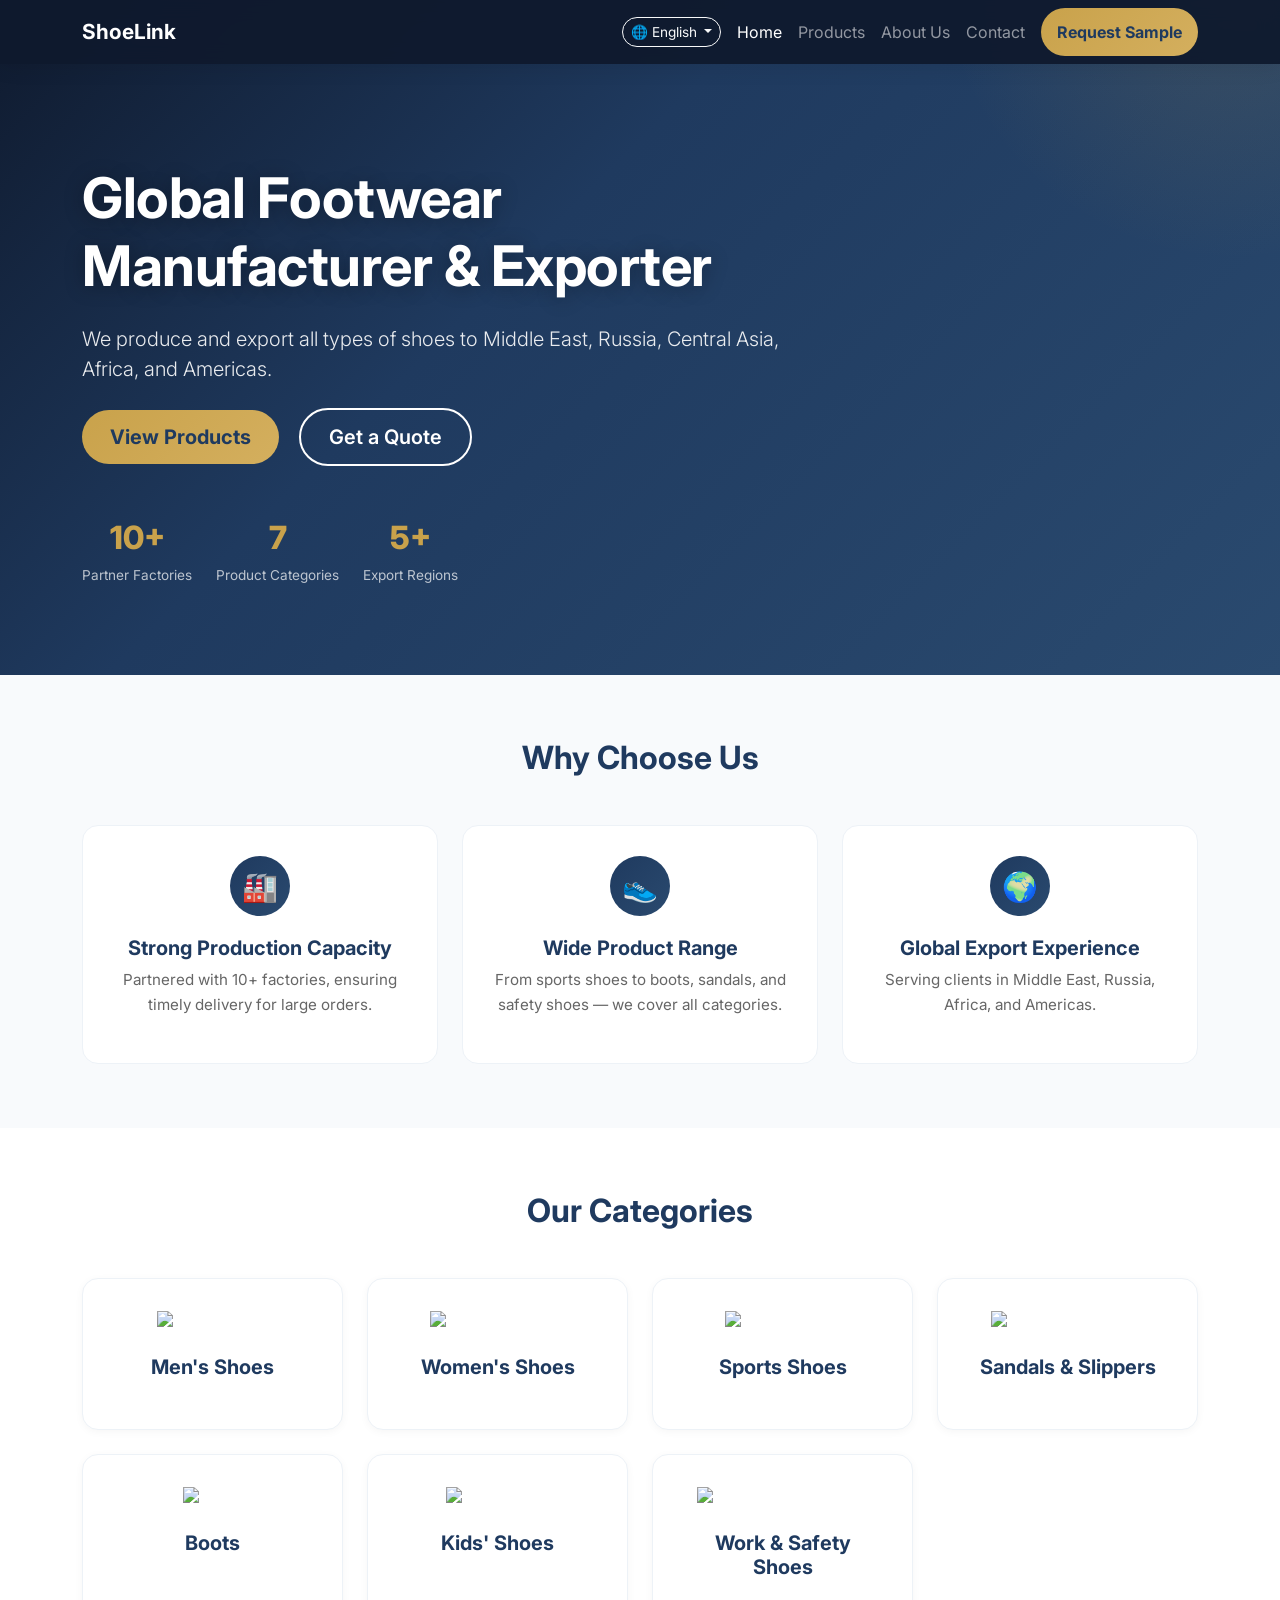
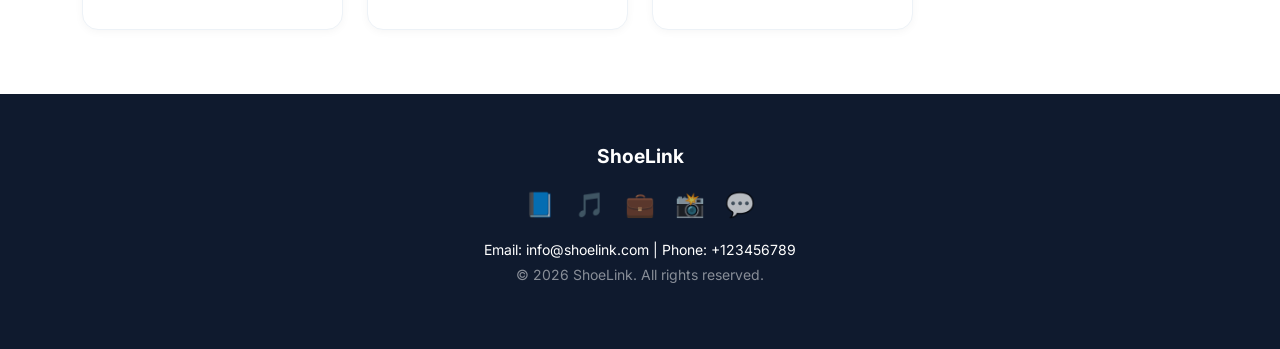
==== index.html @ f6021284 "Implement language translation feature Added language translation dropdown and functions." ====
<!DOCTYPE html>
<html lang="en">
<head>
    <meta charset="UTF-8">
    <meta name="viewport" content="width=device-width, initial-scale=1.0">
    <title>ShoeLink - Global Footwear Supplier</title>
    <meta name="description" content="ShoeLink is a professional footwear manufacturer and exporter.">
    <link href="https://cdn.jsdelivr.net/npm/bootstrap@5.3.3/dist/css/bootstrap.min.css" rel="stylesheet">
    <link href="https://fonts.googleapis.com/css2?family=Inter:wght@300;400;600;700;800&display=swap" rel="stylesheet">
    <link rel="stylesheet" href="css/style.css">
    <script async src="https://www.googletagmanager.com/gtag/js?id=G-6RG4R8ZM6Q"></script>
    <script>
      window.dataLayer = window.dataLayer || [];
      function gtag(){dataLayer.push(arguments);}
      gtag('js', new Date());
      gtag('config', 'G-6RG4R8ZM6Q');
    </script>
    <style>
        body { font-family: 'Inter', sans-serif; color: #2d3748; }
        .navbar-custom { background: rgba(15,26,46,0.95); backdrop-filter: blur(10px); box-shadow: 0 2px 20px rgba(0,0,0,0.1); }
        .hero { background: linear-gradient(135deg, #0f1a2e, #1F3A5F 40%, #2a4a6f); position: relative; overflow: hidden; }
        .hero::before { content: ''; position: absolute; top: -50%; right: -20%; width: 600px; height: 600px; background: radial-gradient(circle, rgba(201,162,75,0.15), transparent 70%); border-radius: 50%; }
        .hero h1 { letter-spacing: -0.5px; text-shadow: 0 2px 20px rgba(0,0,0,0.3); }
        .btn-gold { background: linear-gradient(135deg, #C9A24B, #d4af5e); border: none; color: #1F3A5F; font-weight: 700; padding: 12px 28px; border-radius: 30px; transition: all 0.3s; }
        .btn-gold:hover { transform: translateY(-2px); box-shadow: 0 6px 25px rgba(201,162,75,0.5); }
        .btn-outline-white { border: 2px solid white; color: white; font-weight: 600; padding: 12px 28px; border-radius: 30px; transition: all 0.3s; }
        .btn-outline-white:hover { background: rgba(255,255,255,0.1); transform: translateY(-2px); }
        .hero-stat-number { font-size: 2rem; font-weight: 800; color: #C9A24B; display: block; }
        .hero-stat-label { font-size: 0.85rem; color: rgba(255,255,255,0.7); }
        .why-card { background: white; border-radius: 16px; padding: 30px 25px; height: 100%; transition: all 0.4s; border: 1px solid #edf2f7; cursor: pointer; text-decoration: none; display: block; }
        .why-card:hover { transform: translateY(-8px); box-shadow: 0 15px 40px rgba(31,58,95,0.12); }
        .why-icon { width: 60px; height: 60px; background: linear-gradient(135deg, #1F3A5F, #2a4a6f); border-radius: 50%; display: flex; align-items: center; justify-content: center; margin: 0 auto 20px; font-size: 1.8rem; }
        .why-card h5 { color: #1F3A5F; font-weight: 700; }
        .why-card p { color: #666; font-size: 0.95rem; line-height: 1.6; }
        .category-card { background: white; border-radius: 16px; overflow: hidden; transition: all 0.4s; border: 1px solid #edf2f7; box-shadow: 0 2px 8px rgba(0,0,0,0.04); text-decoration: none; display: block; }
        .category-card:hover { transform: translateY(-8px); box-shadow: 0 20px 50px rgba(31,58,95,0.15); }
        .category-card img { width: 100%; height: 200px; object-fit: cover; }
        .category-card-body { padding: 20px; text-align: center; }
        .category-card-body h5 { color: #1F3A5F; font-weight: 700; }
        .footer-custom { background: #0f1a2e; }
        .footer-social a { color: rgba(255,255,255,0.7); text-decoration: none; margin: 0 10px; font-size: 1.5rem; transition: color 0.3s; }
        .footer-social a:hover { color: #C9A24B; }
    </style>
</head>
<body>

    <!-- 导航栏 -->
    <nav class="navbar navbar-expand-lg navbar-dark fixed-top navbar-custom">
        <div class="container">
            <a class="navbar-brand fw-bold" href="index.html" style="font-size:1.3rem;">ShoeLink</a>
            <button class="navbar-toggler" type="button" data-bs-toggle="collapse" data-bs-target="#navbarNav">
                <span class="navbar-toggler-icon"></span>
            </button>
            <div class="collapse navbar-collapse" id="navbarNav">
                <ul class="navbar-nav ms-auto align-items-lg-center">
                    <li class="nav-item dropdown me-2">
                        <button class="btn btn-outline-light btn-sm dropdown-toggle" type="button" data-bs-toggle="dropdown" aria-expanded="false" style="border-radius:20px; font-size:0.85rem;">
                            🌐 English
                        </button>
                        <ul class="dropdown-menu dropdown-menu-end">
                            <li><a class="dropdown-item" href="#" onclick="translatePage('ru'); return false;">Русский</a></li>
                            <li><a class="dropdown-item" href="#" onclick="translatePage('ar'); return false;">العربية</a></li>
                            <li><a class="dropdown-item" href="#" onclick="translatePage('es'); return false;">Español</a></li>
                            <li><a class="dropdown-item" href="#" onclick="translatePage('fr'); return false;">Français</a></li>
                            <li><a class="dropdown-item" href="#" onclick="translatePage('de'); return false;">Deutsch</a></li>
                            <li><a class="dropdown-item" href="#" onclick="translatePage('tr'); return false;">Türkçe</a></li>
                            <li><hr class="dropdown-divider"></li>
                            <li><a class="dropdown-item" href="#" onclick="resetTranslation(); return false;">English</a></li>
                        </ul>
                    </li>
                    <li class="nav-item"><a class="nav-link active" href="index.html">Home</a></li>
                    <li class="nav-item"><a class="nav-link" href="products.html">Products</a></li>
                    <li class="nav-item"><a class="nav-link" href="about.html">About Us</a></li>
                    <li class="nav-item"><a class="nav-link" href="contact.html">Contact</a></li>
                    <li class="nav-item ms-lg-2"><a class="nav-link btn btn-gold btn-sm px-3" href="sample-request.html">Request Sample</a></li>
                </ul>
            </div>
        </div>
    </nav>

    <!-- Hero -->
    <header class="hero d-flex align-items-center" style="min-height: 75vh; padding-top: 76px;">
        <div class="container">
            <div class="col-lg-8 text-white">
                <h1 class="display-4 fw-bold">Global Footwear Manufacturer & Exporter</h1>
                <p class="lead my-4" style="opacity:0.9;">We produce and export all types of shoes to Middle East, Russia, Central Asia, Africa, and Americas.</p>
                <div class="mt-4">
                    <a href="products.html" class="btn btn-gold btn-lg me-3">View Products</a>
                    <a href="contact.html" class="btn btn-outline-white btn-lg">Get a Quote</a>
                </div>
                <div class="d-flex gap-4 mt-5 flex-wrap" id="heroStats"></div>
            </div>
        </div>
    </header>

    <!-- Why Choose Us -->
    <section class="py-5" style="background:#f8fafc;">
        <div class="container py-3">
            <h2 class="text-center mb-5 fw-bold" style="color:#1F3A5F;">Why Choose Us</h2>
            <div class="row g-4" id="whyChooseUs"></div>
        </div>
    </section>

    <!-- Featured Categories -->
    <section class="py-5">
        <div class="container py-3">
            <h2 class="text-center mb-5 fw-bold" style="color:#1F3A5F;">Our Categories</h2>
            <div class="row g-4" id="featuredCategories"></div>
        </div>
    </section>

    <!-- 页脚 -->
    <footer class="footer-custom text-white py-5">
        <div class="container text-center">
            <p class="fw-bold mb-3" style="font-size:1.2rem;">ShoeLink</p>
            <div class="footer-social mb-3" id="footerSocial"></div>
            <p class="small mb-1" id="footerContact"></p>
            <p class="small opacity-50">© 2026 ShoeLink. All rights reserved.</p>
        </div>
    </footer>

    <script src="https://cdn.jsdelivr.net/npm/bootstrap@5.3.3/dist/js/bootstrap.bundle.min.js"></script>
    <script>
    function translatePage(langCode) {
        var currentUrl = window.location.href;
        var cleanUrl = currentUrl.split('?')[0].split('#')[0];
        var translateUrl = 'https://translate.google.com/translate?sl=en&tl=' + langCode + '&u=' + encodeURIComponent(cleanUrl);
        window.location.href = translateUrl;
    }
    function resetTranslation() {
        var cleanUrl = window.location.href.split('?')[0].split('#')[0];
        window.location.href = cleanUrl;
    }
    </script>
    <script>
    async function loadJSON(url) {
        try { const r = await fetch(url); return await r.json(); } catch(e) { return null; }
    }

    async function init() {
        const site = await loadJSON('_data/site.json') || {};
        const cats = await loadJSON('_data/categories.json') || { categories: [] };
        const prods = await loadJSON('_data/products.json') || [];

        // Hero stats
        const stats = site.heroStats || [];
        document.getElementById('heroStats').innerHTML = stats.map(s =>
            '<div class="text-center"><span class="hero-stat-number">' + s.number + '</span><span class="hero-stat-label">' + s.label + '</span></div>'
        ).join('');

        // Why Choose Us
        const why = site.whyChooseUs || [];
        document.getElementById('whyChooseUs').innerHTML = why.map(w =>
            '<div class="col-md-4"><a class="why-card text-center" href="about.html"><div class="why-icon">' + w.icon + '</div><h5>' + w.title + '</h5><p>' + w.description + '</p></a></div>'
        ).join('');

        // Categories
        const catList = cats.categories || cats;
        document.getElementById('featuredCategories').innerHTML = catList.map(c =>
            '<div class="col-md-3 col-sm-6"><a class="category-card" href="products.html?category=' + encodeURIComponent(c.name) + '"><img src="' + c.image + '" alt="' + c.name + '"><div class="category-card-body"><h5>' + c.name + '</h5></div></a></div>'
        ).join('');

        // Footer
        const social = site.socialLinks || {};
        const icons = {
            facebook: '📘',
            tiktok: '🎵',
            linkedin: '💼',
            instagram: '📸'
        };
        let socialHtml = '';
        for (const key in icons) {
            if (social[key] && social[key] !== '#') {
                socialHtml += '<a href="' + social[key] + '" target="_blank" title="' + key + '">' + icons[key] + '</a>';
            }
        }
        if (site.whatsapp) {
            socialHtml += '<a href="https://wa.me/' + site.whatsapp.replace(/[^0-9]/g,'') + '" target="_blank" title="WhatsApp">💬</a>';
        }
        document.getElementById('footerSocial').innerHTML = socialHtml;

        document.getElementById('footerContact').textContent = 'Email: ' + (site.contactEmail || '') + ' | Phone: ' + (site.phone || '');
    }

    document.addEventListener('DOMContentLoaded', init);
    </script>
</body>
</html>
---- css/style.css ----
/* 全局样式 */
body {
    font-family: 'Segoe UI', Tahoma, Geneva, Verdana, sans-serif;
    color: #333;
}
.navbar {
    box-shadow: 0 2px 10px rgba(0,0,0,0.1);
}
.hero {
    padding-top: 76px; /* 补偿固定导航栏 */
}
.card {
    transition: transform 0.3s;
}
.card:hover {
    transform: translateY(-5px);
}
.btn-warning {
    background-color: #C9A24B;
    border-color: #C9A24B;
    color: #1F3A5F;
}
.btn-warning:hover {
    background-color: #b8913d;
    border-color: #b8913d;
    color: #1F3A5F;
}
a {
    color: #1F3A5F;
}
footer a {
    text-decoration: none;
}
/* 产品卡片图片固定高度 */
.product-img {
    height: 250px;
    object-fit: cover;
    width: 100%;
}
/* 分类卡片样式 */
.category-card {
    background-color: #1F3A5F;
    color: white;
    border-radius: 8px;
    padding: 30px 20px;
    text-align: center;
    cursor: pointer;
    transition: all 0.3s;
    text-decoration: none;
    display: block;
    height: 100%;
}
.category-card:hover {
    background-color: #C9A24B;
    color: #1F3A5F;
    transform: translateY(-5px);
}
.category-card h5 {
    margin-bottom: 0;
    font-weight: bold;
}
/* 产品卡片 */
.product-card {
    border: none;
    border-radius: 8px;
    overflow: hidden;
    box-shadow: 0 2px 10px rgba(0,0,0,0.08);
    transition: all 0.3s;
    height: 100%;
}
.product-card:hover {
    transform: translateY(-5px);
    box-shadow: 0 5px 20px rgba(0,0,0,0.15);
}
.product-card .card-body {
    padding: 20px;
}
/* 表单样式 */
.form-control:focus {
    border-color: #C9A24B;
    box-shadow: 0 0 0 0.2rem rgba(201, 162, 75, 0.25);
}
/* 响应式调整 */
@media (max-width: 768px) {
    .hero {
        min-height: 60vh !important;
    }
    .display-4 {
        font-size: 2rem;
    }
}
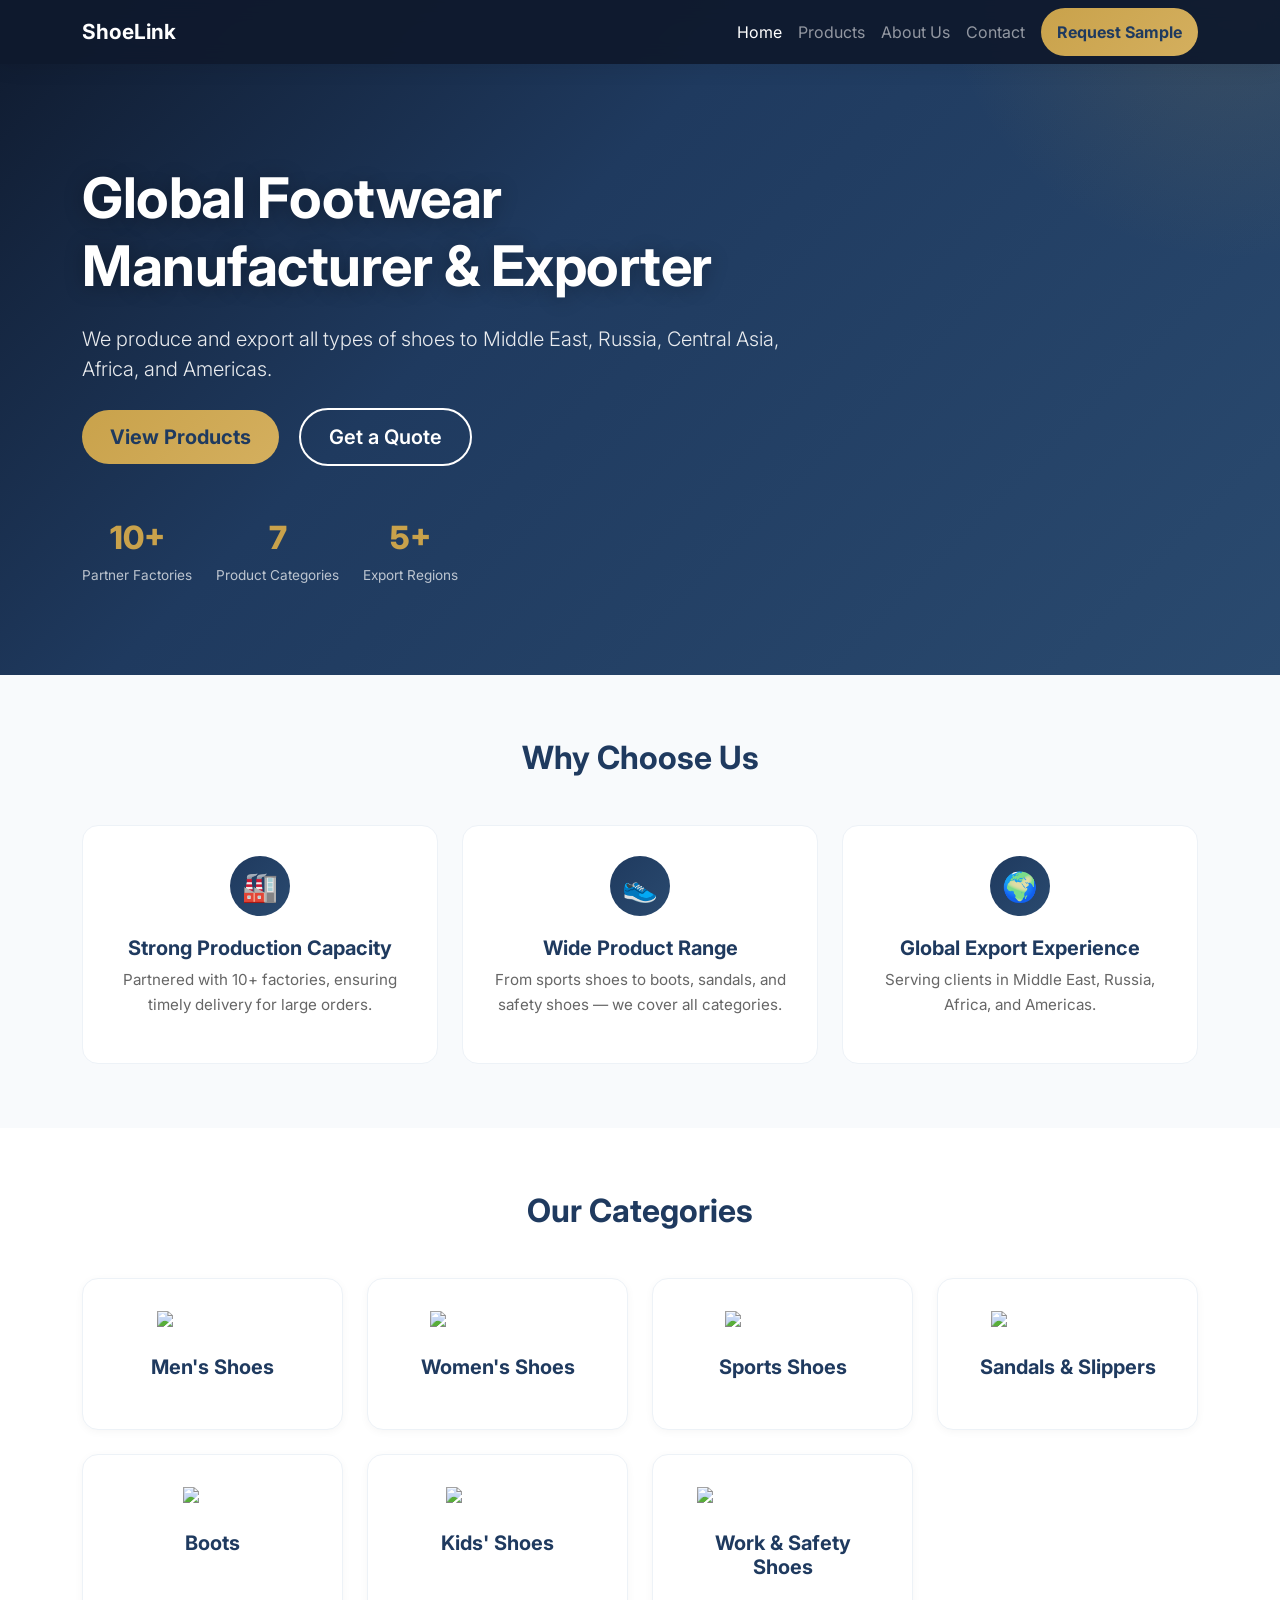
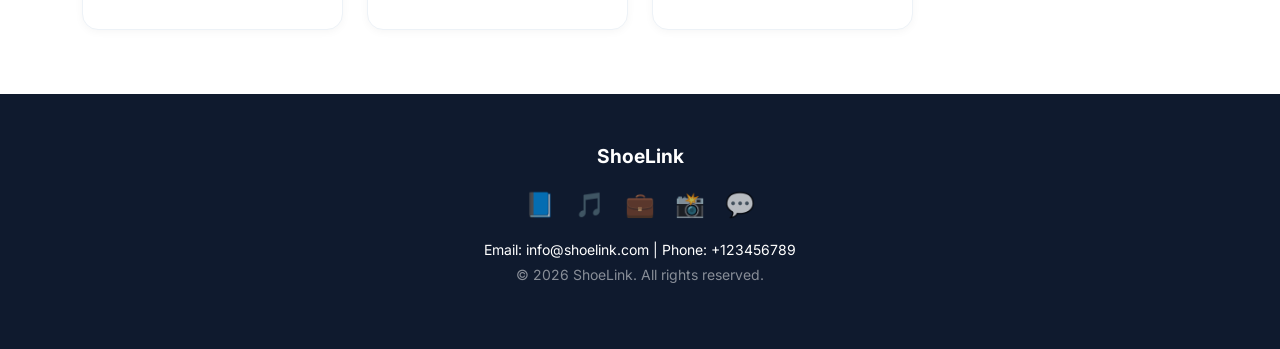
==== commit c785d5e3: "Remove language translation dropdown and functions" ====
--- a/index.html
+++ b/index.html
@@ -53,21 +53,6 @@
             </button>
             <div class="collapse navbar-collapse" id="navbarNav">
                 <ul class="navbar-nav ms-auto align-items-lg-center">
-                    <li class="nav-item dropdown me-2">
-                        <button class="btn btn-outline-light btn-sm dropdown-toggle" type="button" data-bs-toggle="dropdown" aria-expanded="false" style="border-radius:20px; font-size:0.85rem;">
-                            🌐 English
-                        </button>
-                        <ul class="dropdown-menu dropdown-menu-end">
-                            <li><a class="dropdown-item" href="#" onclick="translatePage('ru'); return false;">Русский</a></li>
-                            <li><a class="dropdown-item" href="#" onclick="translatePage('ar'); return false;">العربية</a></li>
-                            <li><a class="dropdown-item" href="#" onclick="translatePage('es'); return false;">Español</a></li>
-                            <li><a class="dropdown-item" href="#" onclick="translatePage('fr'); return false;">Français</a></li>
-                            <li><a class="dropdown-item" href="#" onclick="translatePage('de'); return false;">Deutsch</a></li>
-                            <li><a class="dropdown-item" href="#" onclick="translatePage('tr'); return false;">Türkçe</a></li>
-                            <li><hr class="dropdown-divider"></li>
-                            <li><a class="dropdown-item" href="#" onclick="resetTranslation(); return false;">English</a></li>
-                        </ul>
-                    </li>
                     <li class="nav-item"><a class="nav-link active" href="index.html">Home</a></li>
                     <li class="nav-item"><a class="nav-link" href="products.html">Products</a></li>
                     <li class="nav-item"><a class="nav-link" href="about.html">About Us</a></li>
@@ -120,18 +105,6 @@
     </footer>
 
     <script src="https://cdn.jsdelivr.net/npm/bootstrap@5.3.3/dist/js/bootstrap.bundle.min.js"></script>
-    <script>
-    function translatePage(langCode) {
-        var currentUrl = window.location.href;
-        var cleanUrl = currentUrl.split('?')[0].split('#')[0];
-        var translateUrl = 'https://translate.google.com/translate?sl=en&tl=' + langCode + '&u=' + encodeURIComponent(cleanUrl);
-        window.location.href = translateUrl;
-    }
-    function resetTranslation() {
-        var cleanUrl = window.location.href.split('?')[0].split('#')[0];
-        window.location.href = cleanUrl;
-    }
-    </script>
     <script>
     async function loadJSON(url) {
         try { const r = await fetch(url); return await r.json(); } catch(e) { return null; }
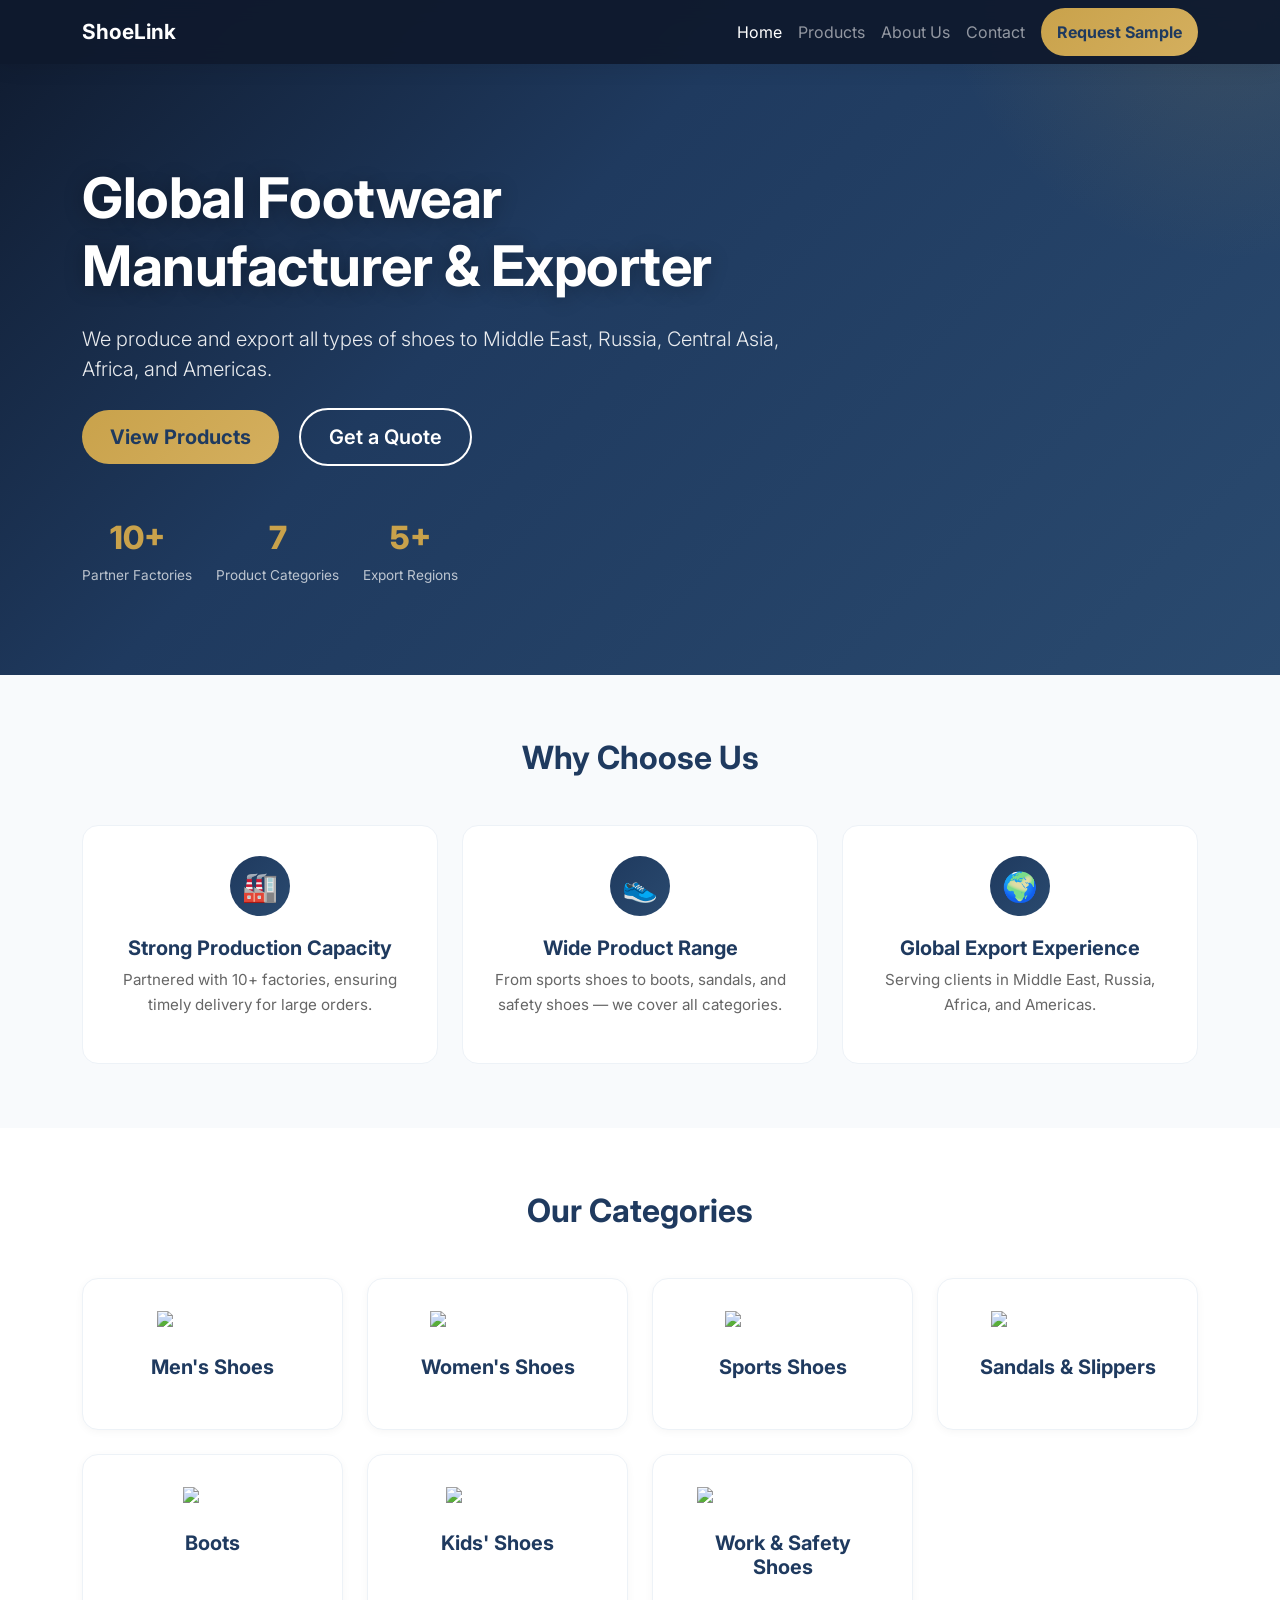
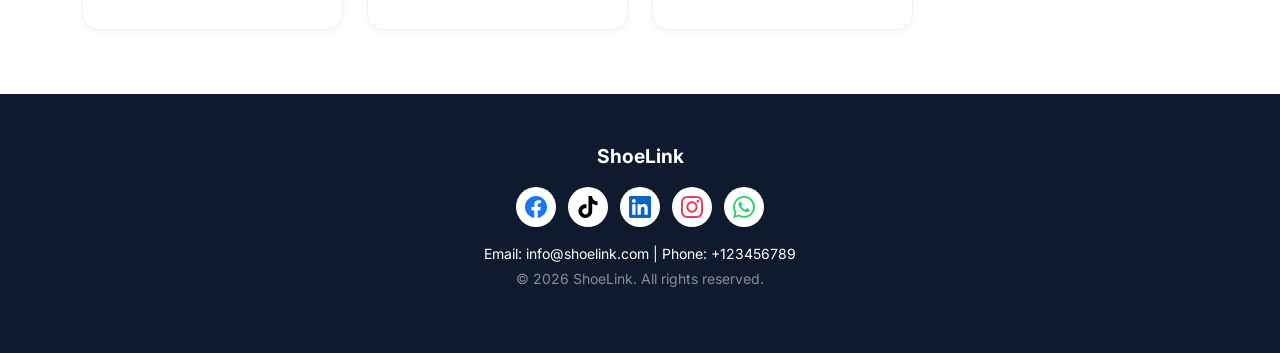
==== commit 7028aa94: "Refactor init function and social icons handling" ====
--- a/index.html
+++ b/index.html
@@ -106,56 +106,60 @@
 
     <script src="https://cdn.jsdelivr.net/npm/bootstrap@5.3.3/dist/js/bootstrap.bundle.min.js"></script>
     <script>
-    async function loadJSON(url) {
-        try { const r = await fetch(url); return await r.json(); } catch(e) { return null; }
-    }
-
-    async function init() {
-        const site = await loadJSON('_data/site.json') || {};
-        const cats = await loadJSON('_data/categories.json') || { categories: [] };
-        const prods = await loadJSON('_data/products.json') || [];
-
-        // Hero stats
-        const stats = site.heroStats || [];
-        document.getElementById('heroStats').innerHTML = stats.map(s =>
-            '<div class="text-center"><span class="hero-stat-number">' + s.number + '</span><span class="hero-stat-label">' + s.label + '</span></div>'
-        ).join('');
-
-        // Why Choose Us
-        const why = site.whyChooseUs || [];
-        document.getElementById('whyChooseUs').innerHTML = why.map(w =>
-            '<div class="col-md-4"><a class="why-card text-center" href="about.html"><div class="why-icon">' + w.icon + '</div><h5>' + w.title + '</h5><p>' + w.description + '</p></a></div>'
-        ).join('');
-
-        // Categories
-        const catList = cats.categories || cats;
-        document.getElementById('featuredCategories').innerHTML = catList.map(c =>
-            '<div class="col-md-3 col-sm-6"><a class="category-card" href="products.html?category=' + encodeURIComponent(c.name) + '"><img src="' + c.image + '" alt="' + c.name + '"><div class="category-card-body"><h5>' + c.name + '</h5></div></a></div>'
-        ).join('');
-
-        // Footer
-        const social = site.socialLinks || {};
-        const icons = {
-            facebook: '📘',
-            tiktok: '🎵',
-            linkedin: '💼',
-            instagram: '📸'
-        };
-        let socialHtml = '';
-        for (const key in icons) {
-            if (social[key] && social[key] !== '#') {
-                socialHtml += '<a href="' + social[key] + '" target="_blank" title="' + key + '">' + icons[key] + '</a>';
+        async function loadJSON(url) {
+            try { const r = await fetch(url); return await r.json(); } catch(e) { return null; }
+        }
+    
+        async function init() {
+            const site = await loadJSON('_data/site.json') || {};
+            const cats = await loadJSON('_data/categories.json') || { categories: [] };
+            const prods = await loadJSON('_data/products.json') || [];
+    
+            // Hero stats
+            const stats = site.heroStats || [];
+            document.getElementById('heroStats').innerHTML = stats.map(s =>
+                '<div class="text-center"><span class="hero-stat-number">' + s.number + '</span><span class="hero-stat-label">' + s.label + '</span></div>'
+            ).join('');
+    
+            // Why Choose Us
+            const why = site.whyChooseUs || [];
+            document.getElementById('whyChooseUs').innerHTML = why.map(w =>
+                '<div class="col-md-4"><a class="why-card text-center" href="about.html"><div class="why-icon">' + w.icon + '</div><h5>' + w.title + '</h5><p>' + w.description + '</p></a></div>'
+            ).join('');
+    
+            // Categories
+            const catList = cats.categories || cats;
+            document.getElementById('featuredCategories').innerHTML = catList.map(c =>
+                '<div class="col-md-3 col-sm-6"><a class="category-card" href="products.html?category=' + encodeURIComponent(c.name) + '"><img src="' + c.image + '" alt="' + c.name + '"><div class="category-card-body"><h5>' + c.name + '</h5></div></a></div>'
+            ).join('');
+    
+            // Footer - 专业SVG品牌图标
+            const social = site.socialLinks || {};
+            const svgIcons = {
+                facebook: '<svg xmlns="http://www.w3.org/2000/svg" width="22" height="22" viewBox="0 0 24 24" fill="#1877F2"><path d="M24 12.073c0-6.627-5.373-12-12-12s-12 5.373-12 12c0 5.99 4.388 10.954 10.125 11.854v-8.385H7.078v-3.47h3.047V9.43c0-3.007 1.792-4.669 4.533-4.669 1.312 0 2.686.235 2.686.235v2.953H15.83c-1.491 0-1.956.925-1.956 1.874v2.25h3.328l-.532 3.47h-2.796v8.385C19.612 23.027 24 18.062 24 12.073z"/></svg>',
+                tiktok: '<svg xmlns="http://www.w3.org/2000/svg" width="22" height="22" viewBox="0 0 24 24" fill="#000000"><path d="M12.525.02c1.31-.02 2.61-.01 3.91-.02.08 1.53.63 3.09 1.75 4.17 1.12 1.11 2.7 1.62 4.24 1.79v4.03c-1.44-.05-2.89-.35-4.2-.97-.57-.26-1.1-.59-1.62-.93-.01 2.92.01 5.84-.02 8.75-.08 1.4-.54 2.79-1.35 3.94-1.31 1.92-3.58 3.17-5.91 3.21-1.43.08-2.86-.31-4.08-1.03-2.02-1.19-3.44-3.37-3.65-5.71-.02-.5-.03-1-.01-1.49.18-1.9 1.12-3.72 2.58-4.96 1.66-1.44 3.98-2.13 6.15-1.72.02 1.48-.04 2.96-.04 4.44-.99-.32-2.15-.23-3.02.37-.63.41-1.11 1.04-1.36 1.75-.21.51-.15 1.07-.14 1.61.24 1.64 1.82 3.02 3.5 2.87 1.12-.01 2.19-.66 2.77-1.61.19-.33.4-.67.41-1.06.1-1.79.06-3.57.07-5.36.01-4.03-.01-8.05.02-12.07z"/></svg>',
+                linkedin: '<svg xmlns="http://www.w3.org/2000/svg" width="22" height="22" viewBox="0 0 24 24" fill="#0A66C2"><path d="M20.447 20.452h-3.554v-5.569c0-1.328-.027-3.037-1.852-3.037-1.853 0-2.136 1.445-2.136 2.939v5.667H9.351V9h3.414v1.561h.046c.477-.9 1.637-1.85 3.37-1.85 3.601 0 4.267 2.37 4.267 5.455v6.286zM5.337 7.433c-1.144 0-2.063-.926-2.063-2.065 0-1.138.92-2.063 2.063-2.063 1.14 0 2.064.925 2.064 2.063 0 1.139-.925 2.065-2.064 2.065zm1.782 13.019H3.555V9h3.564v11.452zM22.225 0H1.771C.792 0 0 .774 0 1.729v20.542C0 23.227.792 24 1.771 24h20.451C23.2 24 24 23.227 24 22.271V1.729C24 .774 23.2 0 22.222 0h.003z"/></svg>',
+                instagram: '<svg xmlns="http://www.w3.org/2000/svg" width="22" height="22" viewBox="0 0 24 24" fill="#E4405F"><path d="M12 2.163c3.204 0 3.584.012 4.85.07 3.252.148 4.771 1.691 4.919 4.919.058 1.265.069 1.645.069 4.849 0 3.205-.012 3.584-.069 4.849-.149 3.225-1.664 4.771-4.919 4.919-1.266.058-1.644.07-4.85.07-3.204 0-3.584-.012-4.849-.07-3.26-.149-4.771-1.699-4.919-4.92-.058-1.265-.07-1.644-.07-4.849 0-3.204.013-3.583.07-4.849.149-3.227 1.664-4.771 4.919-4.919 1.266-.057 1.645-.069 4.849-.069zm0-2.163c-3.259 0-3.667.014-4.947.072-4.358.2-6.78 2.618-6.98 6.98-.059 1.281-.073 1.689-.073 4.948 0 3.259.014 3.668.072 4.948.2 4.358 2.618 6.78 6.98 6.98 1.281.058 1.689.072 4.948.072 3.259 0 3.668-.014 4.948-.072 4.354-.2 6.782-2.618 6.979-6.98.059-1.28.073-1.689.073-4.948 0-3.259-.014-3.667-.072-4.947-.196-4.354-2.617-6.78-6.979-6.98-1.281-.059-1.69-.073-4.949-.073zm0 5.838c-3.403 0-6.162 2.759-6.162 6.162s2.759 6.163 6.162 6.163 6.162-2.759 6.162-6.163c0-3.403-2.759-6.162-6.162-6.162zm0 10.162c-2.209 0-4-1.79-4-4 0-2.209 1.791-4 4-4s4 1.791 4 4c0 2.21-1.791 4-4 4zm6.406-11.845c-.796 0-1.441.645-1.441 1.44s.645 1.44 1.441 1.44c.795 0 1.439-.645 1.439-1.44s-.644-1.44-1.439-1.44z"/></svg>',
+                whatsapp: '<svg xmlns="http://www.w3.org/2000/svg" width="22" height="22" viewBox="0 0 24 24" fill="#25D366"><path d="M17.472 14.382c-.297-.149-1.758-.867-2.03-.967-.273-.099-.471-.148-.67.15-.197.297-.767.966-.94 1.164-.173.199-.347.223-.644.075-.297-.15-1.255-.463-2.39-1.475-.883-.788-1.48-1.761-1.653-2.059-.173-.297-.018-.458.13-.606.134-.133.298-.347.446-.52.149-.174.198-.298.298-.497.099-.198.05-.371-.025-.52-.075-.149-.669-1.612-.916-2.207-.242-.579-.487-.5-.669-.51-.173-.008-.371-.01-.57-.01-.198 0-.52.074-.792.372-.272.297-1.04 1.016-1.04 2.479 0 1.462 1.065 2.875 1.213 3.074.149.198 2.096 3.2 5.077 4.487.709.306 1.262.489 1.694.625.712.227 1.36.195 1.871.118.571-.085 1.758-.719 2.006-1.413.248-.694.248-1.289.173-1.413-.074-.124-.272-.198-.57-.347m-5.421 7.403h-.004a9.87 9.87 0 01-5.031-1.378l-.361-.214-3.741.982.998-3.648-.235-.374a9.86 9.86 0 01-1.51-5.26c.001-5.45 4.436-9.884 9.888-9.884 2.64 0 5.122 1.03 6.988 2.898a9.825 9.825 0 012.893 6.994c-.003 5.45-4.437 9.884-9.885 9.884m8.413-18.297A11.815 11.815 0 0012.05 0C5.495 0 .16 5.335.157 11.892c0 2.096.547 4.142 1.588 5.945L.057 24l6.305-1.654a11.882 11.882 0 005.683 1.448h.005c6.554 0 11.89-5.335 11.893-11.893a11.821 11.821 0 00-3.48-8.413z"/></svg>'
+            };
+            let socialHtml = '';
+            for (const key in svgIcons) {
+                if (key === 'whatsapp') {
+                    if (site.whatsapp) {
+                        socialHtml += '<a href="https://wa.me/' + site.whatsapp.replace(/[^0-9]/g,'') + '" target="_blank" title="WhatsApp" style="display:inline-flex;align-items:center;justify-content:center;width:40px;height:40px;background:white;border-radius:50%;margin:0 6px;transition:transform 0.3s;">' + svgIcons[key] + '</a>';
+                    }
+                } else {
+                    if (social[key] && social[key] !== '#') {
+                        socialHtml += '<a href="' + social[key] + '" target="_blank" title="' + key + '" style="display:inline-flex;align-items:center;justify-content:center;width:40px;height:40px;background:white;border-radius:50%;margin:0 6px;transition:transform 0.3s;">' + svgIcons[key] + '</a>';
+                    }
+                }
             }
+            document.getElementById('footerSocial').innerHTML = socialHtml;
+    
+            document.getElementById('footerContact').textContent = 'Email: ' + (site.contactEmail || '') + ' | Phone: ' + (site.phone || '');
         }
-        if (site.whatsapp) {
-            socialHtml += '<a href="https://wa.me/' + site.whatsapp.replace(/[^0-9]/g,'') + '" target="_blank" title="WhatsApp">💬</a>';
-        }
-        document.getElementById('footerSocial').innerHTML = socialHtml;
-
-        document.getElementById('footerContact').textContent = 'Email: ' + (site.contactEmail || '') + ' | Phone: ' + (site.phone || '');
-    }
-
-    document.addEventListener('DOMContentLoaded', init);
-    </script>
+    
+        document.addEventListener('DOMContentLoaded', init);
+        </script>
 </body>
 </html>
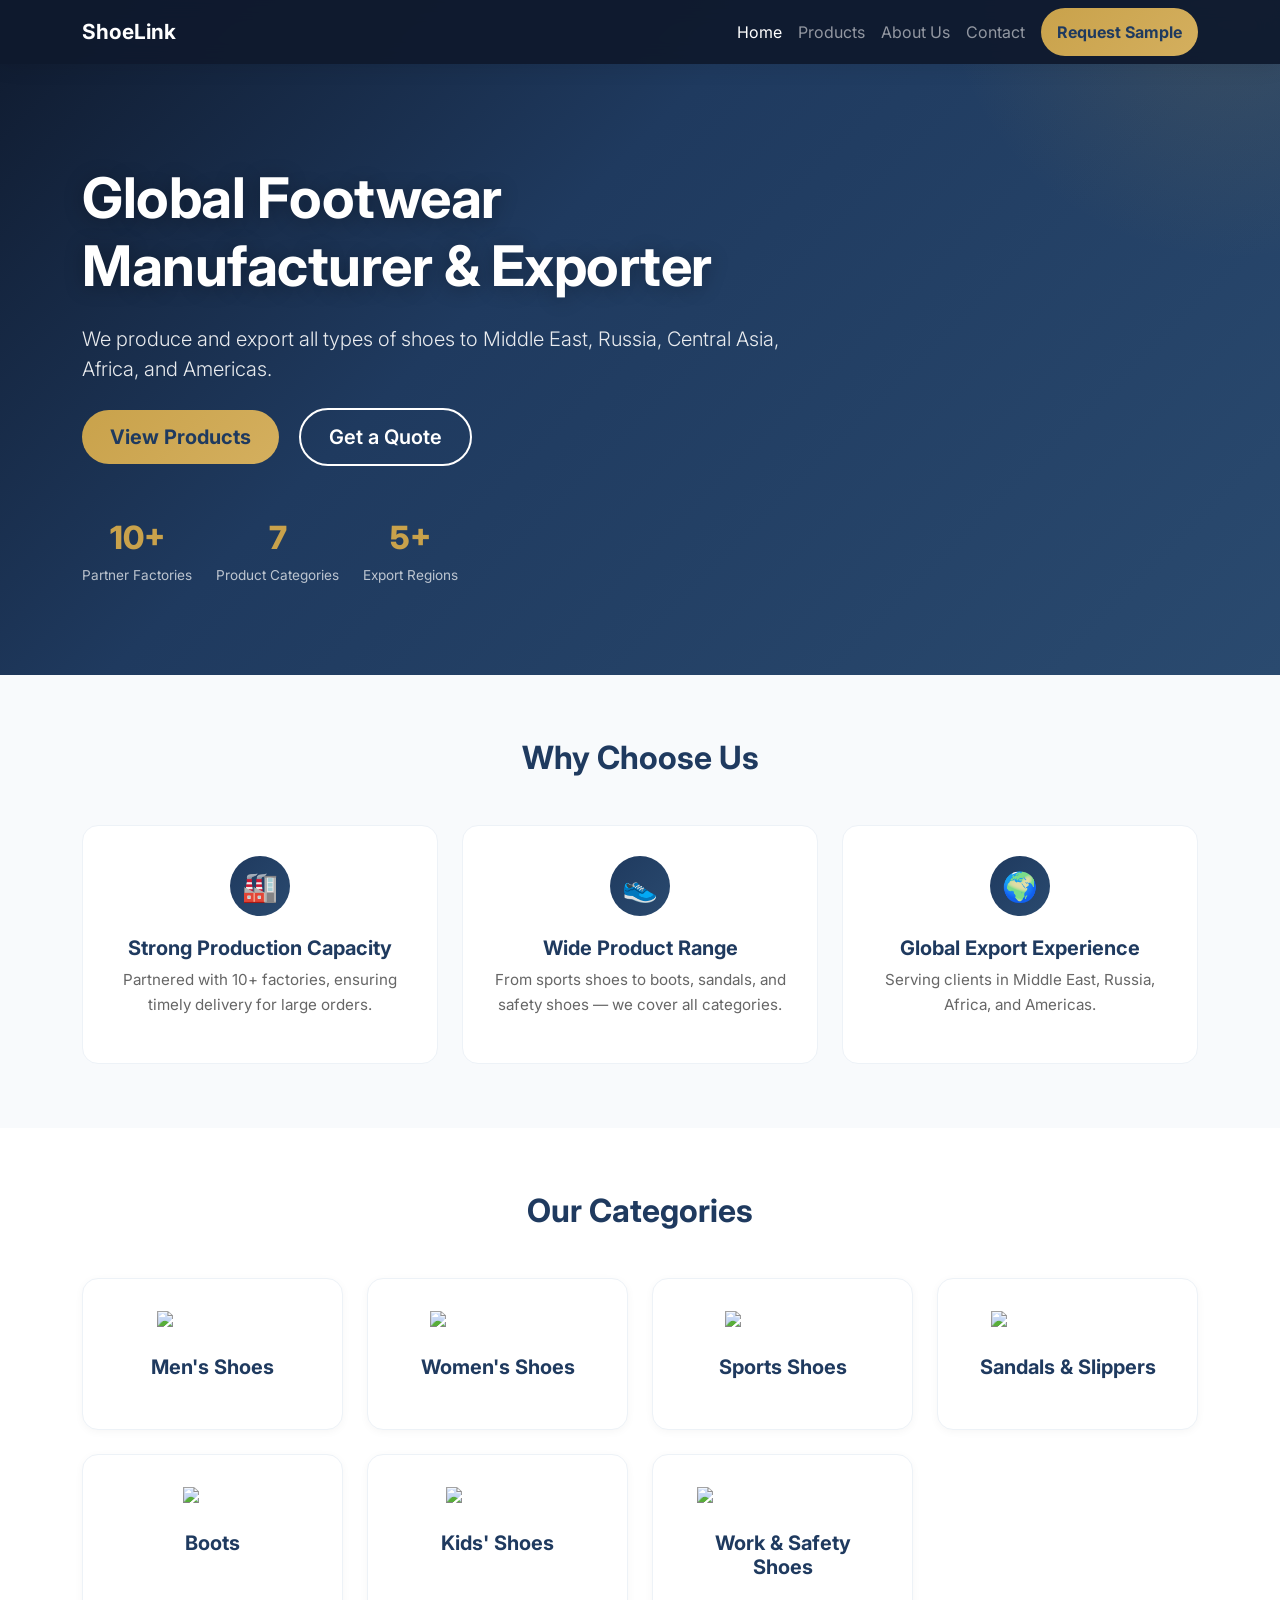
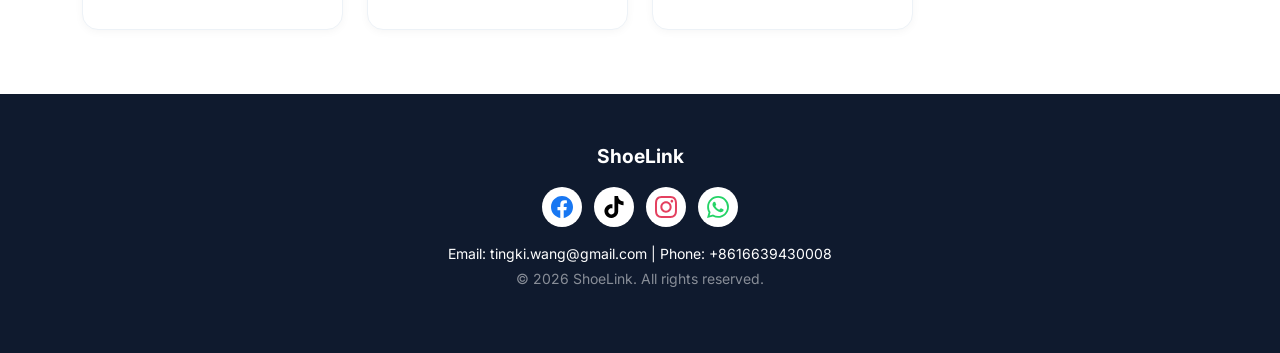
==== commit 92fb92ab: "Refactor footer social icons and contact info" ====
--- a/index.html
+++ b/index.html
@@ -133,30 +133,38 @@
                 '<div class="col-md-3 col-sm-6"><a class="category-card" href="products.html?category=' + encodeURIComponent(c.name) + '"><img src="' + c.image + '" alt="' + c.name + '"><div class="category-card-body"><h5>' + c.name + '</h5></div></a></div>'
             ).join('');
     
-            // Footer - 专业SVG品牌图标
-            const social = site.socialLinks || {};
-            const svgIcons = {
-                facebook: '<svg xmlns="http://www.w3.org/2000/svg" width="22" height="22" viewBox="0 0 24 24" fill="#1877F2"><path d="M24 12.073c0-6.627-5.373-12-12-12s-12 5.373-12 12c0 5.99 4.388 10.954 10.125 11.854v-8.385H7.078v-3.47h3.047V9.43c0-3.007 1.792-4.669 4.533-4.669 1.312 0 2.686.235 2.686.235v2.953H15.83c-1.491 0-1.956.925-1.956 1.874v2.25h3.328l-.532 3.47h-2.796v8.385C19.612 23.027 24 18.062 24 12.073z"/></svg>',
-                tiktok: '<svg xmlns="http://www.w3.org/2000/svg" width="22" height="22" viewBox="0 0 24 24" fill="#000000"><path d="M12.525.02c1.31-.02 2.61-.01 3.91-.02.08 1.53.63 3.09 1.75 4.17 1.12 1.11 2.7 1.62 4.24 1.79v4.03c-1.44-.05-2.89-.35-4.2-.97-.57-.26-1.1-.59-1.62-.93-.01 2.92.01 5.84-.02 8.75-.08 1.4-.54 2.79-1.35 3.94-1.31 1.92-3.58 3.17-5.91 3.21-1.43.08-2.86-.31-4.08-1.03-2.02-1.19-3.44-3.37-3.65-5.71-.02-.5-.03-1-.01-1.49.18-1.9 1.12-3.72 2.58-4.96 1.66-1.44 3.98-2.13 6.15-1.72.02 1.48-.04 2.96-.04 4.44-.99-.32-2.15-.23-3.02.37-.63.41-1.11 1.04-1.36 1.75-.21.51-.15 1.07-.14 1.61.24 1.64 1.82 3.02 3.5 2.87 1.12-.01 2.19-.66 2.77-1.61.19-.33.4-.67.41-1.06.1-1.79.06-3.57.07-5.36.01-4.03-.01-8.05.02-12.07z"/></svg>',
-                linkedin: '<svg xmlns="http://www.w3.org/2000/svg" width="22" height="22" viewBox="0 0 24 24" fill="#0A66C2"><path d="M20.447 20.452h-3.554v-5.569c0-1.328-.027-3.037-1.852-3.037-1.853 0-2.136 1.445-2.136 2.939v5.667H9.351V9h3.414v1.561h.046c.477-.9 1.637-1.85 3.37-1.85 3.601 0 4.267 2.37 4.267 5.455v6.286zM5.337 7.433c-1.144 0-2.063-.926-2.063-2.065 0-1.138.92-2.063 2.063-2.063 1.14 0 2.064.925 2.064 2.063 0 1.139-.925 2.065-2.064 2.065zm1.782 13.019H3.555V9h3.564v11.452zM22.225 0H1.771C.792 0 0 .774 0 1.729v20.542C0 23.227.792 24 1.771 24h20.451C23.2 24 24 23.227 24 22.271V1.729C24 .774 23.2 0 22.222 0h.003z"/></svg>',
-                instagram: '<svg xmlns="http://www.w3.org/2000/svg" width="22" height="22" viewBox="0 0 24 24" fill="#E4405F"><path d="M12 2.163c3.204 0 3.584.012 4.85.07 3.252.148 4.771 1.691 4.919 4.919.058 1.265.069 1.645.069 4.849 0 3.205-.012 3.584-.069 4.849-.149 3.225-1.664 4.771-4.919 4.919-1.266.058-1.644.07-4.85.07-3.204 0-3.584-.012-4.849-.07-3.26-.149-4.771-1.699-4.919-4.92-.058-1.265-.07-1.644-.07-4.849 0-3.204.013-3.583.07-4.849.149-3.227 1.664-4.771 4.919-4.919 1.266-.057 1.645-.069 4.849-.069zm0-2.163c-3.259 0-3.667.014-4.947.072-4.358.2-6.78 2.618-6.98 6.98-.059 1.281-.073 1.689-.073 4.948 0 3.259.014 3.668.072 4.948.2 4.358 2.618 6.78 6.98 6.98 1.281.058 1.689.072 4.948.072 3.259 0 3.668-.014 4.948-.072 4.354-.2 6.782-2.618 6.979-6.98.059-1.28.073-1.689.073-4.948 0-3.259-.014-3.667-.072-4.947-.196-4.354-2.617-6.78-6.979-6.98-1.281-.059-1.69-.073-4.949-.073zm0 5.838c-3.403 0-6.162 2.759-6.162 6.162s2.759 6.163 6.162 6.163 6.162-2.759 6.162-6.163c0-3.403-2.759-6.162-6.162-6.162zm0 10.162c-2.209 0-4-1.79-4-4 0-2.209 1.791-4 4-4s4 1.791 4 4c0 2.21-1.791 4-4 4zm6.406-11.845c-.796 0-1.441.645-1.441 1.44s.645 1.44 1.441 1.44c.795 0 1.439-.645 1.439-1.44s-.644-1.44-1.439-1.44z"/></svg>',
-                whatsapp: '<svg xmlns="http://www.w3.org/2000/svg" width="22" height="22" viewBox="0 0 24 24" fill="#25D366"><path d="M17.472 14.382c-.297-.149-1.758-.867-2.03-.967-.273-.099-.471-.148-.67.15-.197.297-.767.966-.94 1.164-.173.199-.347.223-.644.075-.297-.15-1.255-.463-2.39-1.475-.883-.788-1.48-1.761-1.653-2.059-.173-.297-.018-.458.13-.606.134-.133.298-.347.446-.52.149-.174.198-.298.298-.497.099-.198.05-.371-.025-.52-.075-.149-.669-1.612-.916-2.207-.242-.579-.487-.5-.669-.51-.173-.008-.371-.01-.57-.01-.198 0-.52.074-.792.372-.272.297-1.04 1.016-1.04 2.479 0 1.462 1.065 2.875 1.213 3.074.149.198 2.096 3.2 5.077 4.487.709.306 1.262.489 1.694.625.712.227 1.36.195 1.871.118.571-.085 1.758-.719 2.006-1.413.248-.694.248-1.289.173-1.413-.074-.124-.272-.198-.57-.347m-5.421 7.403h-.004a9.87 9.87 0 01-5.031-1.378l-.361-.214-3.741.982.998-3.648-.235-.374a9.86 9.86 0 01-1.51-5.26c.001-5.45 4.436-9.884 9.888-9.884 2.64 0 5.122 1.03 6.988 2.898a9.825 9.825 0 012.893 6.994c-.003 5.45-4.437 9.884-9.885 9.884m8.413-18.297A11.815 11.815 0 0012.05 0C5.495 0 .16 5.335.157 11.892c0 2.096.547 4.142 1.588 5.945L.057 24l6.305-1.654a11.882 11.882 0 005.683 1.448h.005c6.554 0 11.89-5.335 11.893-11.893a11.821 11.821 0 00-3.48-8.413z"/></svg>'
-            };
-            let socialHtml = '';
-            for (const key in svgIcons) {
-                if (key === 'whatsapp') {
-                    if (site.whatsapp) {
-                        socialHtml += '<a href="https://wa.me/' + site.whatsapp.replace(/[^0-9]/g,'') + '" target="_blank" title="WhatsApp" style="display:inline-flex;align-items:center;justify-content:center;width:40px;height:40px;background:white;border-radius:50%;margin:0 6px;transition:transform 0.3s;">' + svgIcons[key] + '</a>';
-                    }
-                } else {
-                    if (social[key] && social[key] !== '#') {
-                        socialHtml += '<a href="' + social[key] + '" target="_blank" title="' + key + '" style="display:inline-flex;align-items:center;justify-content:center;width:40px;height:40px;background:white;border-radius:50%;margin:0 6px;transition:transform 0.3s;">' + svgIcons[key] + '</a>';
-                    }
+        // Footer - 专业SVG品牌图标
+        const social = site.socialLinks || {};
+        const svgIcons = {
+            facebook: '<svg xmlns="http://www.w3.org/2000/svg" width="22" height="22" viewBox="0 0 24 24" fill="#1877F2"><path d="M24 12.073c0-6.627-5.373-12-12-12s-12 5.373-12 12c0 5.99 4.388 10.954 10.125 11.854v-8.385H7.078v-3.47h3.047V9.43c0-3.007 1.792-4.669 4.533-4.669 1.312 0 2.686.235 2.686.235v2.953H15.83c-1.491 0-1.956.925-1.956 1.874v2.25h3.328l-.532 3.47h-2.796v8.385C19.612 23.027 24 18.062 24 12.073z"/></svg>',
+            tiktok: '<svg xmlns="http://www.w3.org/2000/svg" width="22" height="22" viewBox="0 0 24 24" fill="#000000"><path d="M12.525.02c1.31-.02 2.61-.01 3.91-.02.08 1.53.63 3.09 1.75 4.17 1.12 1.11 2.7 1.62 4.24 1.79v4.03c-1.44-.05-2.89-.35-4.2-.97-.57-.26-1.1-.59-1.62-.93-.01 2.92.01 5.84-.02 8.75-.08 1.4-.54 2.79-1.35 3.94-1.31 1.92-3.58 3.17-5.91 3.21-1.43.08-2.86-.31-4.08-1.03-2.02-1.19-3.44-3.37-3.65-5.71-.02-.5-.03-1-.01-1.49.18-1.9 1.12-3.72 2.58-4.96 1.66-1.44 3.98-2.13 6.15-1.72.02 1.48-.04 2.96-.04 4.44-.99-.32-2.15-.23-3.02.37-.63.41-1.11 1.04-1.36 1.75-.21.51-.15 1.07-.14 1.61.24 1.64 1.82 3.02 3.5 2.87 1.12-.01 2.19-.66 2.77-1.61.19-.33.4-.67.41-1.06.1-1.79.06-3.57.07-5.36.01-4.03-.01-8.05.02-12.07z"/></svg>',
+            linkedin: '<svg xmlns="http://www.w3.org/2000/svg" width="22" height="22" viewBox="0 0 24 24" fill="#0A66C2"><path d="M20.447 20.452h-3.554v-5.569c0-1.328-.027-3.037-1.852-3.037-1.853 0-2.136 1.445-2.136 2.939v5.667H9.351V9h3.414v1.561h.046c.477-.9 1.637-1.85 3.37-1.85 3.601 0 4.267 2.37 4.267 5.455v6.286zM5.337 7.433c-1.144 0-2.063-.926-2.063-2.065 0-1.138.92-2.063 2.063-2.063 1.14 0 2.064.925 2.064 2.063 0 1.139-.925 2.065-2.064 2.065zm1.782 13.019H3.555V9h3.564v11.452zM22.225 0H1.771C.792 0 0 .774 0 1.729v20.542C0 23.227.792 24 1.771 24h20.451C23.2 24 24 23.227 24 22.271V1.729C24 .774 23.2 0 22.222 0h.003z"/></svg>',
+            instagram: '<svg xmlns="http://www.w3.org/2000/svg" width="22" height="22" viewBox="0 0 24 24" fill="#E4405F"><path d="M12 2.163c3.204 0 3.584.012 4.85.07 3.252.148 4.771 1.691 4.919 4.919.058 1.265.069 1.645.069 4.849 0 3.205-.012 3.584-.069 4.849-.149 3.225-1.664 4.771-4.919 4.919-1.266.058-1.644.07-4.85.07-3.204 0-3.584-.012-4.849-.07-3.26-.149-4.771-1.699-4.919-4.92-.058-1.265-.07-1.644-.07-4.849 0-3.204.013-3.583.07-4.849.149-3.227 1.664-4.771 4.919-4.919 1.266-.057 1.645-.069 4.849-.069zm0-2.163c-3.259 0-3.667.014-4.947.072-4.358.2-6.78 2.618-6.98 6.98-.059 1.281-.073 1.689-.073 4.948 0 3.259.014 3.668.072 4.948.2 4.358 2.618 6.78 6.98 6.98 1.281.058 1.689.072 4.948.072 3.259 0 3.668-.014 4.948-.072 4.354-.2 6.782-2.618 6.979-6.98.059-1.28.073-1.689.073-4.948 0-3.259-.014-3.667-.072-4.947-.196-4.354-2.617-6.78-6.979-6.98-1.281-.059-1.69-.073-4.949-.073zm0 5.838c-3.403 0-6.162 2.759-6.162 6.162s2.759 6.163 6.162 6.163 6.162-2.759 6.162-6.163c0-3.403-2.759-6.162-6.162-6.162zm0 10.162c-2.209 0-4-1.79-4-4 0-2.209 1.791-4 4-4s4 1.791 4 4c0 2.21-1.791 4-4 4zm6.406-11.845c-.796 0-1.441.645-1.441 1.44s.645 1.44 1.441 1.44c.795 0 1.439-.645 1.439-1.44s-.644-1.44-1.439-1.44z"/></svg>',
+            whatsapp: '<svg xmlns="http://www.w3.org/2000/svg" width="22" height="22" viewBox="0 0 24 24" fill="#25D366"><path d="M17.472 14.382c-.297-.149-1.758-.867-2.03-.967-.273-.099-.471-.148-.67.15-.197.297-.767.966-.94 1.164-.173.199-.347.223-.644.075-.297-.15-1.255-.463-2.39-1.475-.883-.788-1.48-1.761-1.653-2.059-.173-.297-.018-.458.13-.606.134-.133.298-.347.446-.52.149-.174.198-.298.298-.497.099-.198.05-.371-.025-.52-.075-.149-.669-1.612-.916-2.207-.242-.579-.487-.5-.669-.51-.173-.008-.371-.01-.57-.01-.198 0-.52.074-.792.372-.272.297-1.04 1.016-1.04 2.479 0 1.462 1.065 2.875 1.213 3.074.149.198 2.096 3.2 5.077 4.487.709.306 1.262.489 1.694.625.712.227 1.36.195 1.871.118.571-.085 1.758-.719 2.006-1.413.248-.694.248-1.289.173-1.413-.074-.124-.272-.198-.57-.347m-5.421 7.403h-.004a9.87 9.87 0 01-5.031-1.378l-.361-.214-3.741.982.998-3.648-.235-.374a9.86 9.86 0 01-1.51-5.26c.001-5.45 4.436-9.884 9.888-9.884 2.64 0 5.122 1.03 6.988 2.898a9.825 9.825 0 012.893 6.994c-.003 5.45-4.437 9.884-9.885 9.884m8.413-18.297A11.815 11.815 0 0012.05 0C5.495 0 .16 5.335.157 11.892c0 2.096.547 4.142 1.588 5.945L.057 24l6.305-1.654a11.882 11.882 0 005.683 1.448h.005c6.554 0 11.89-5.335 11.893-11.893a11.821 11.821 0 00-3.48-8.413z"/></svg>'
+        };
+
+        function fixUrl(url) {
+            if (!url) return '#';
+            if (url.indexOf('http://') === 0 || url.indexOf('https://') === 0) {
+                return url;
+            }
+            return 'https://' + url;
+        }
+
+        let socialHtml = '';
+        for (const key in svgIcons) {
+            if (key === 'whatsapp') {
+                if (site.whatsapp) {
+                    socialHtml += '<a href="https://wa.me/' + site.whatsapp.replace(/[^0-9]/g,'') + '" target="_blank" title="WhatsApp" style="display:inline-flex;align-items:center;justify-content:center;width:40px;height:40px;background:white;border-radius:50%;margin:0 6px;transition:transform 0.3s;">' + svgIcons[key] + '</a>';
+                }
+            } else {
+                if (social[key] && social[key] !== '#') {
+                    socialHtml += '<a href="' + fixUrl(social[key]) + '" target="_blank" title="' + key + '" style="display:inline-flex;align-items:center;justify-content:center;width:40px;height:40px;background:white;border-radius:50%;margin:0 6px;transition:transform 0.3s;">' + svgIcons[key] + '</a>';
                 }
             }
-            document.getElementById('footerSocial').innerHTML = socialHtml;
-    
-            document.getElementById('footerContact').textContent = 'Email: ' + (site.contactEmail || '') + ' | Phone: ' + (site.phone || '');
+        }
+        document.getElementById('footerSocial').innerHTML = socialHtml;
+        document.getElementById('footerContact').textContent = 'Email: ' + (site.contactEmail || '') + ' | Phone: ' + (site.phone || '');
         }
     
         document.addEventListener('DOMContentLoaded', init);
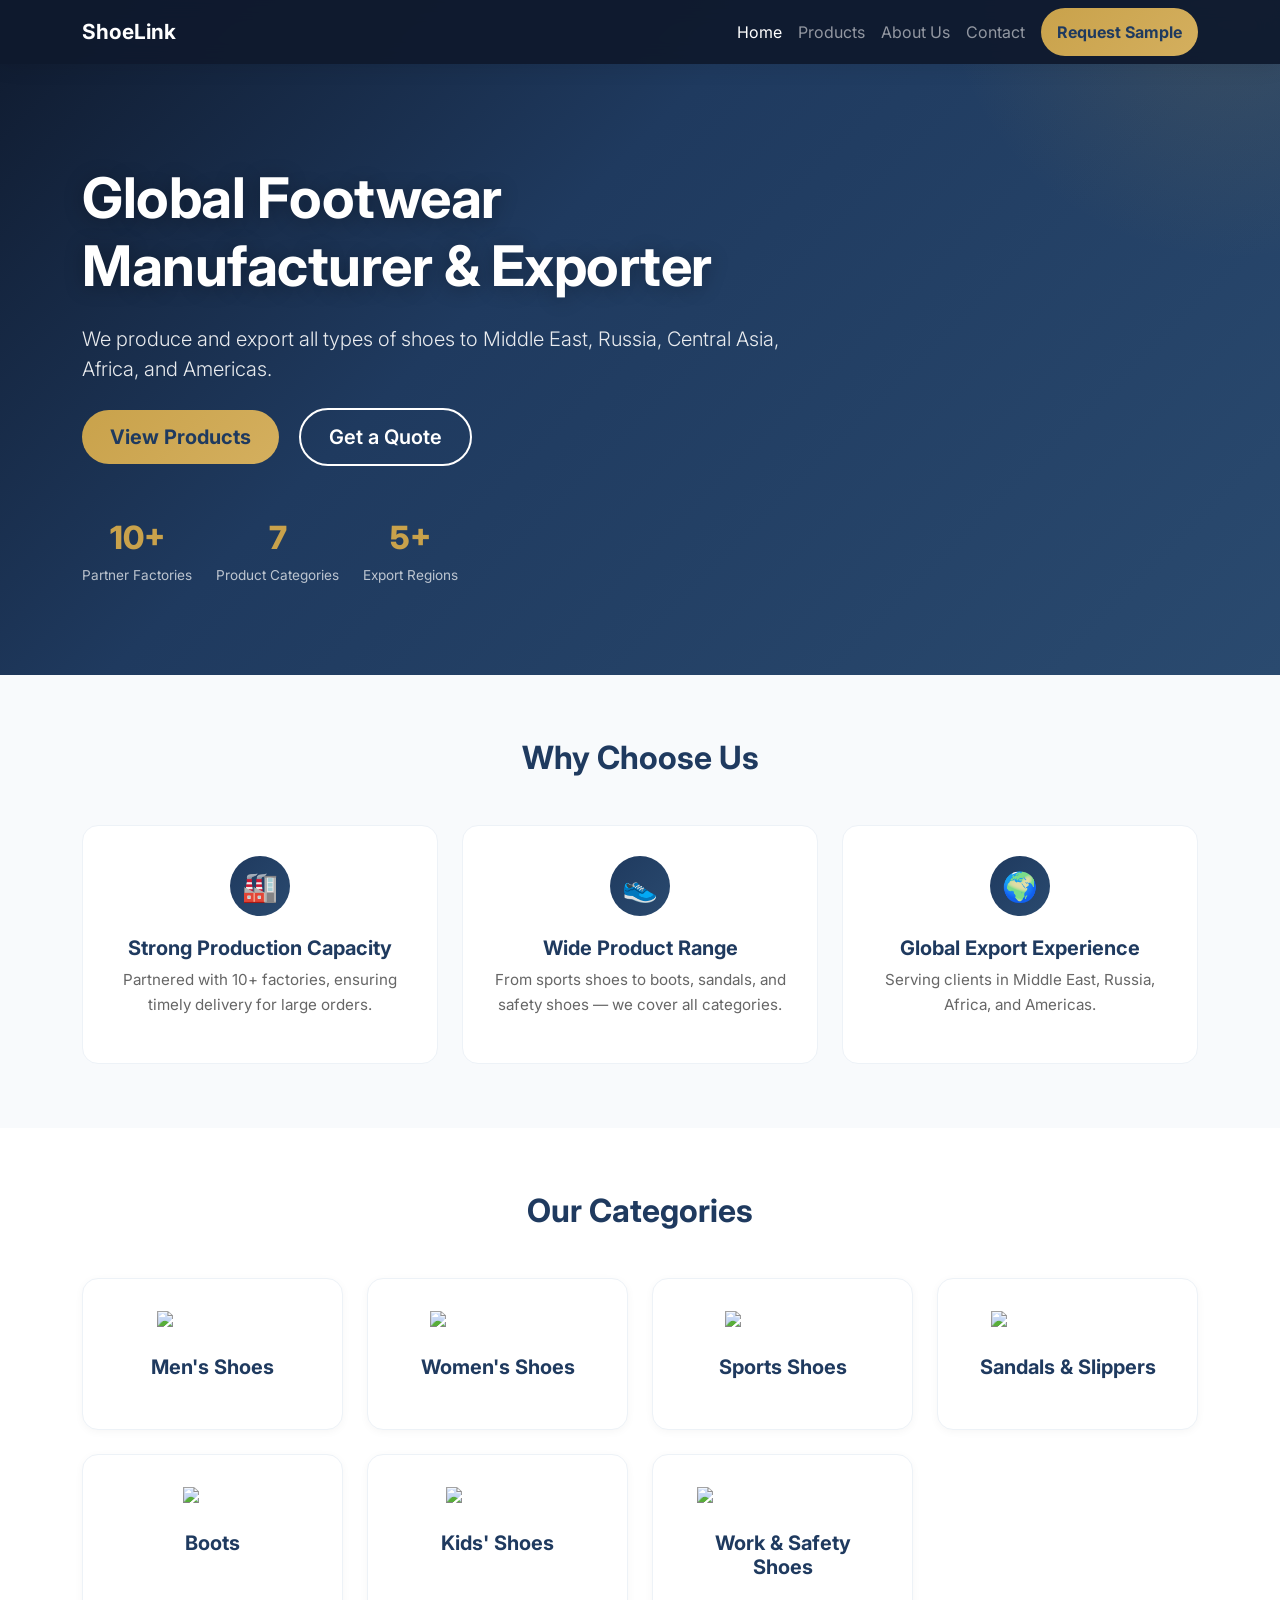
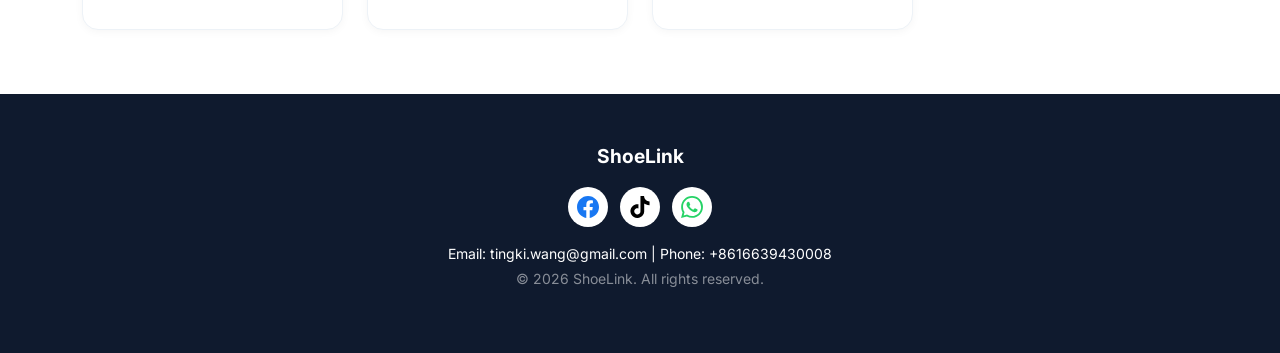
==== commit b257c8db: "Refactor whyChooseUs section to use dynamic links" ====
--- a/index.html
+++ b/index.html
@@ -123,9 +123,15 @@
     
             // Why Choose Us
             const why = site.whyChooseUs || [];
-            document.getElementById('whyChooseUs').innerHTML = why.map(w =>
-                '<div class="col-md-4"><a class="why-card text-center" href="about.html"><div class="why-icon">' + w.icon + '</div><h5>' + w.title + '</h5><p>' + w.description + '</p></a></div>'
-            ).join('');
+            const whyLinks = [
+                'about.html',
+                'products.html',
+                'certificates.html'
+            ];
+            document.getElementById('whyChooseUs').innerHTML = why.map(function(w, i) {
+                const link = whyLinks[i] || 'about.html';
+                return '<div class="col-md-4"><a class="why-card text-center" href="' + link + '"><div class="why-icon">' + w.icon + '</div><h5>' + w.title + '</h5><p>' + w.description + '</p></a></div>';
+            }).join('');
     
             // Categories
             const catList = cats.categories || cats;
